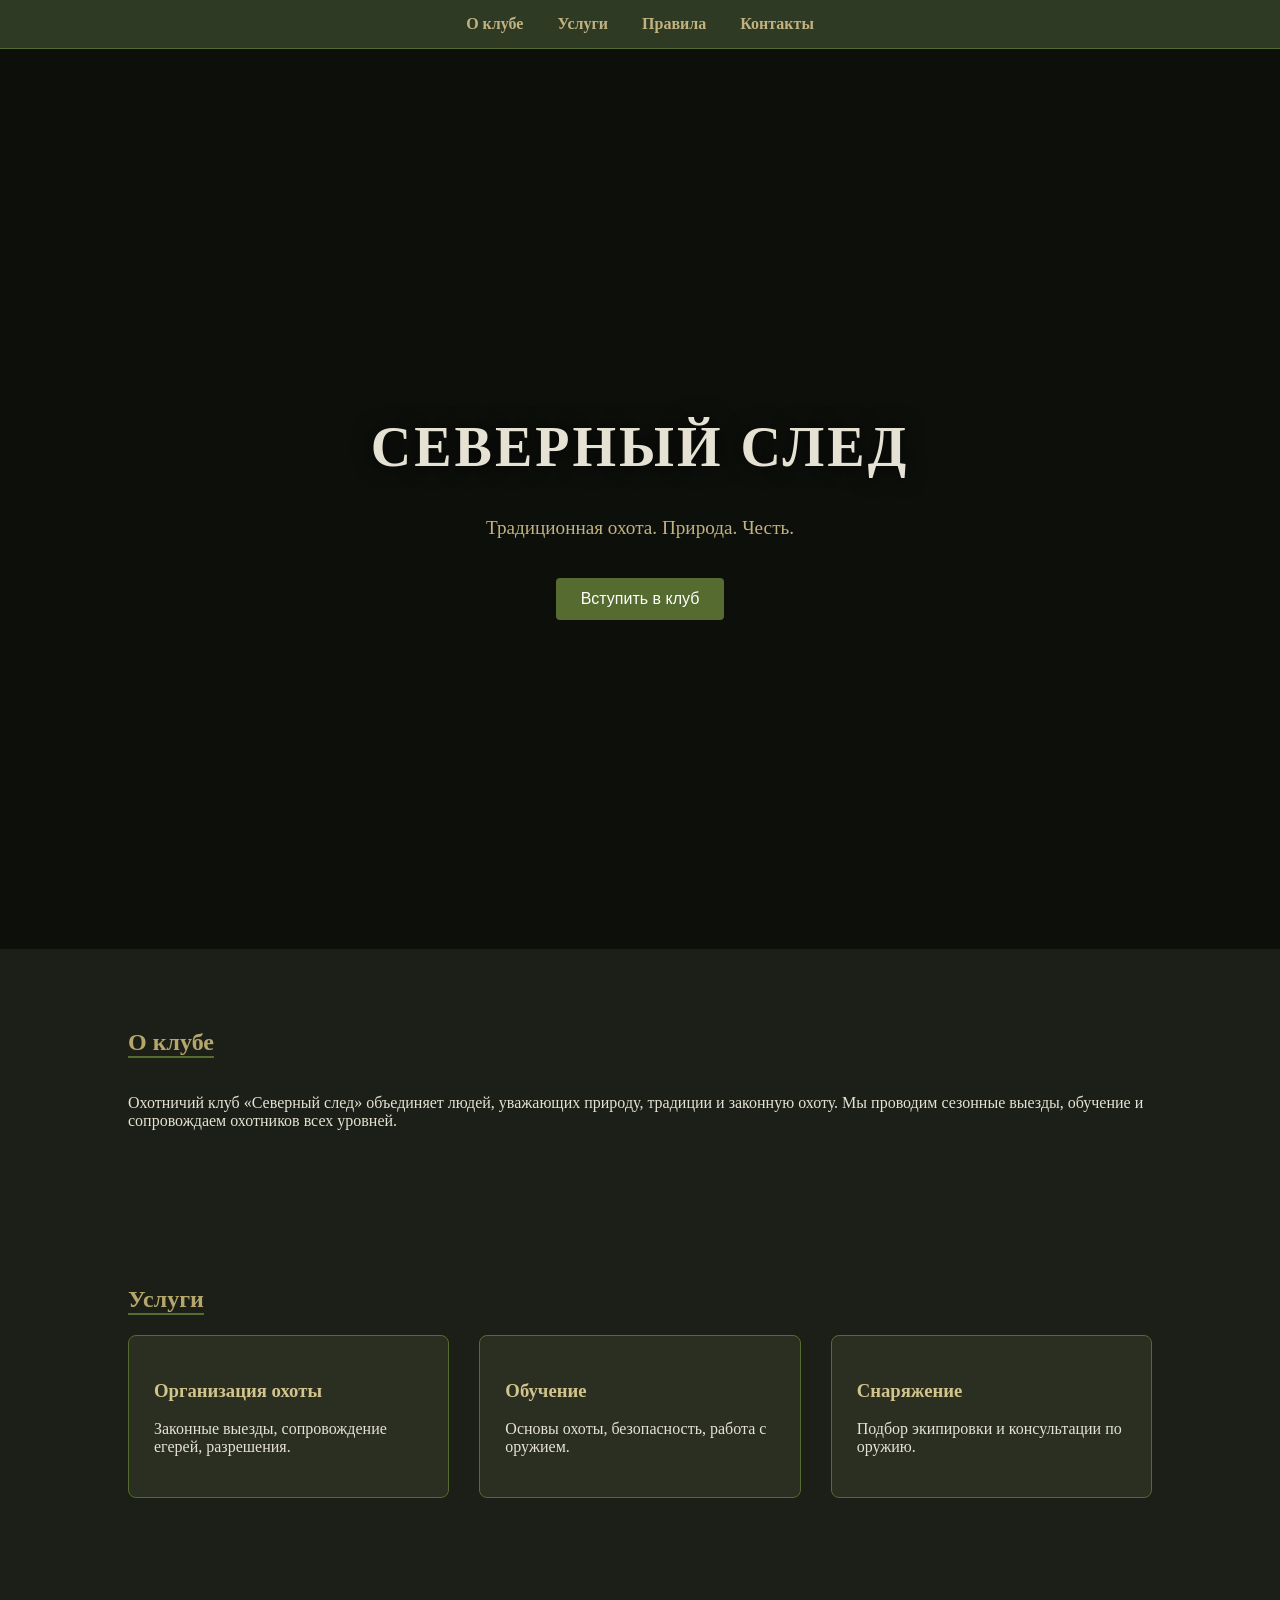
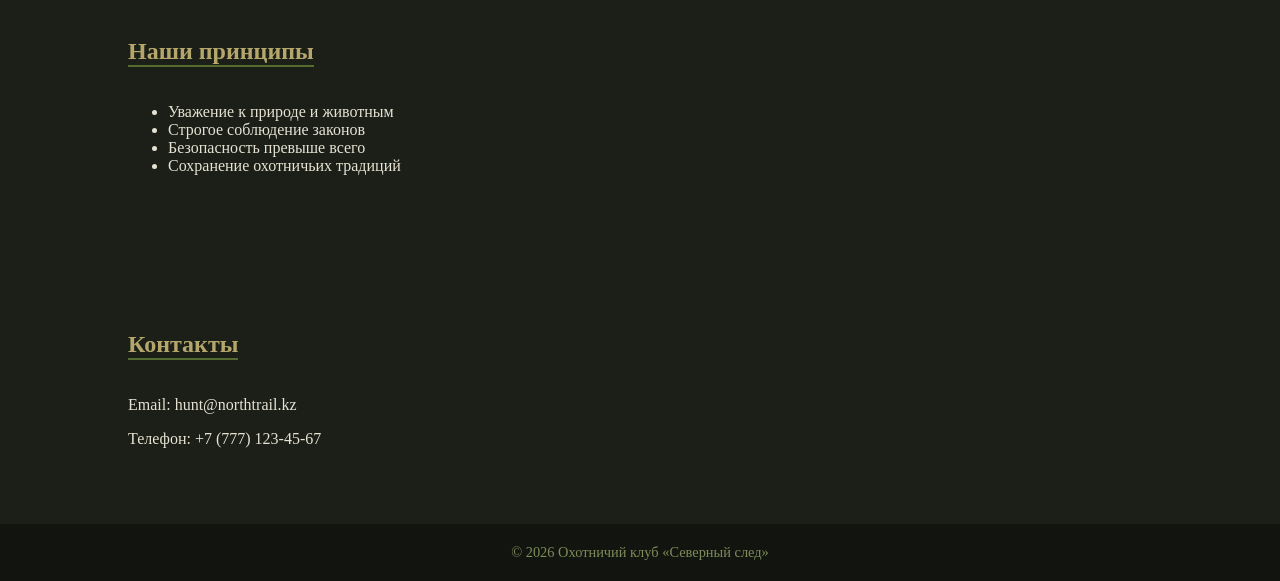
==== index.html @ d4486b1e "Add files via upload" ====
<!DOCTYPE html>
<html lang="ru">
<head>
  <meta charset="UTF-8" />
  <meta name="viewport" content="width=device-width, initial-scale=1.0" />
  <title>Охотничий клуб «Северный след»</title>

  <!-- подключение CSS -->
  <link rel="stylesheet" href="style.css" />
</head>

<body>

  <nav>
    <a href="#about">О клубе</a>
    <a href="#services">Услуги</a>
    <a href="#rules">Правила</a>
    <a href="#contact">Контакты</a>
  </nav>

  <header>
    <div>
      <h1>СЕВЕРНЫЙ СЛЕД</h1>
      <p>Традиционная охота. Природа. Честь.</p>
      <button onclick="window.open('https://discord.gg/octothorp-team-s-188610335656247296', '_blank')">
        Вступить в клуб
      </button>
    </div>
  </header>

  <section id="about">
    <h2>О клубе</h2>
    <p>
      Охотничий клуб «Северный след» объединяет людей, уважающих природу,
      традиции и законную охоту. Мы проводим сезонные выезды, обучение и
      сопровождаем охотников всех уровней.
    </p>
  </section>

  <section id="services">
    <h2>Услуги</h2>
    <div class="cards">
      <div class="card">
        <h3>Организация охоты</h3>
        <p>Законные выезды, сопровождение егерей, разрешения.</p>
      </div>
      <div class="card">
        <h3>Обучение</h3>
        <p>Основы охоты, безопасность, работа с оружием.</p>
      </div>
      <div class="card">
        <h3>Снаряжение</h3>
        <p>Подбор экипировки и консультации по оружию.</p>
      </div>
    </div>
  </section>

  <section id="rules">
    <h2>Наши принципы</h2>
    <ul>
      <li>Уважение к природе и животным</li>
      <li>Строгое соблюдение законов</li>
      <li>Безопасность превыше всего</li>
      <li>Сохранение охотничьих традиций</li>
    </ul>
  </section>

  <section id="contact">
    <h2>Контакты</h2>
    <p>Email: hunt@northtrail.kz</p>
    <p>Телефон: +7 (777) 123-45-67</p>
  </section>

  <footer>
    © 2026 Охотничий клуб «Северный след»
  </footer>

</body>
</html>
---- style.css ----
body {
  margin: 0;
  font-family: "Georgia", serif;
  background: #1b1f17;
  color: #e6e2d3;
}

/* NAV */
nav {
  background: #2f3a24;
  padding: 15px;
  text-align: center;
  border-bottom: 1px solid #556b2f;
}

nav a {
  color: #c2b280;
  margin: 0 15px;
  text-decoration: none;
  font-weight: bold;
}

nav a:hover {
  color: #ffffff;
}

/* HEADER */
header {
  background: url('https://txtrs.ru/textures/camouflage/camouflage-1.jpg') center/cover no-repeat;
  height: 100vh;
  display: flex;
  align-items: center;
  justify-content: center;
  text-align: center;
  position: relative;
}

header::after {
  content: "";
  position: absolute;
  inset: 0;
  background: rgba(0,0,0,0.5);
}

header div {
  position: relative;
  z-index: 1;
}

header h1 {
  font-size: 3.5rem;
  letter-spacing: 3px;
  text-shadow: 0 0 20px rgba(0,0,0,0.8);
}

header p {
  font-size: 1.2rem;
  margin-top: 10px;
  color: #c2b280;
}

/* SECTIONS */
section {
  padding: 60px 10%;
}

section h2 {
  color: #b5a76c;
  border-bottom: 2px solid #556b2f;
  display: inline-block;
  margin-bottom: 20px;
}

/* CARDS */
.cards {
  display: grid;
  grid-template-columns: repeat(auto-fit, minmax(250px, 1fr));
  gap: 30px;
}

.card {
  background: #2a2f21;
  padding: 25px;
  border: 1px solid #556b2f;
  border-radius: 8px;
  transition: 0.3s;
}

.card:hover {
  background: #343c2a;
  transform: translateY(-5px);
}

.card h3 {
  color: #d2c48c;
}

/* FOOTER */
footer {
  background: #11140f;
  text-align: center;
  padding: 20px;
  color: #7f8c5a;
  font-size: 0.9rem;
}

/* BUTTON */
button {
  background: #556b2f;
  color: #fff;
  border: none;
  padding: 12px 25px;
  margin-top: 20px;
  cursor: pointer;
  border-radius: 4px;
  font-size: 1rem;
  transition: 0.3s;
}

button:hover {
  background: #6b8e23;
}
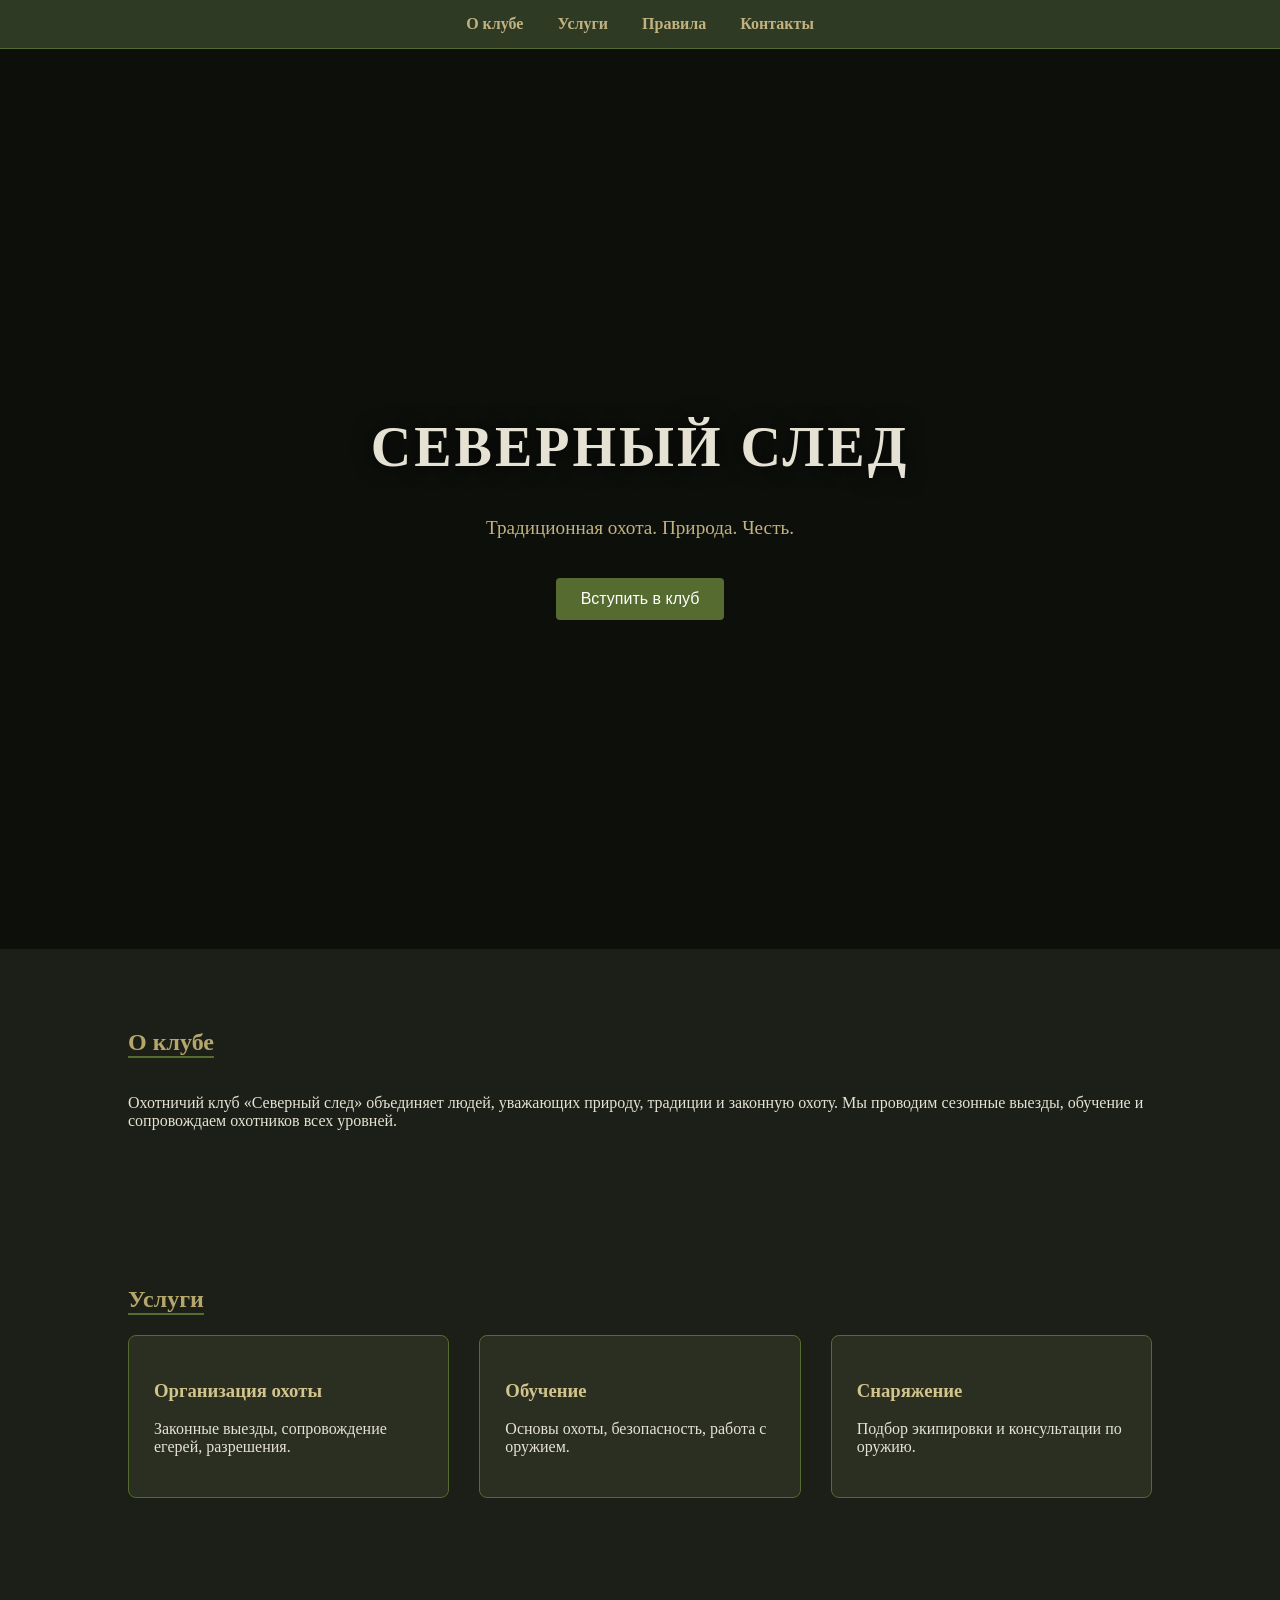
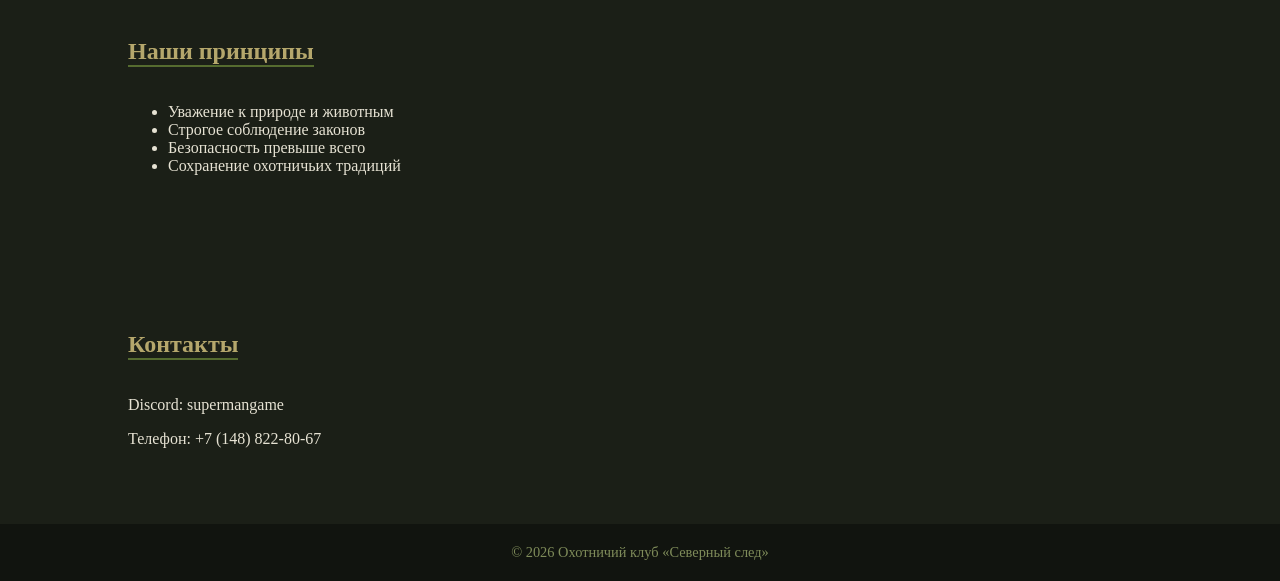
==== commit 088b3dfe: "Update index.html" ====
--- a/index.html
+++ b/index.html
@@ -67,8 +67,8 @@
 
   <section id="contact">
     <h2>Контакты</h2>
-    <p>Email: hunt@northtrail.kz</p>
-    <p>Телефон: +7 (777) 123-45-67</p>
+    <p>Discord: supermangame</p>
+    <p>Телефон: +7 (148) 822-80-67</p>
   </section>
 
   <footer>
@@ -76,4 +76,4 @@
   </footer>
 
 </body>
-</html>+</html>
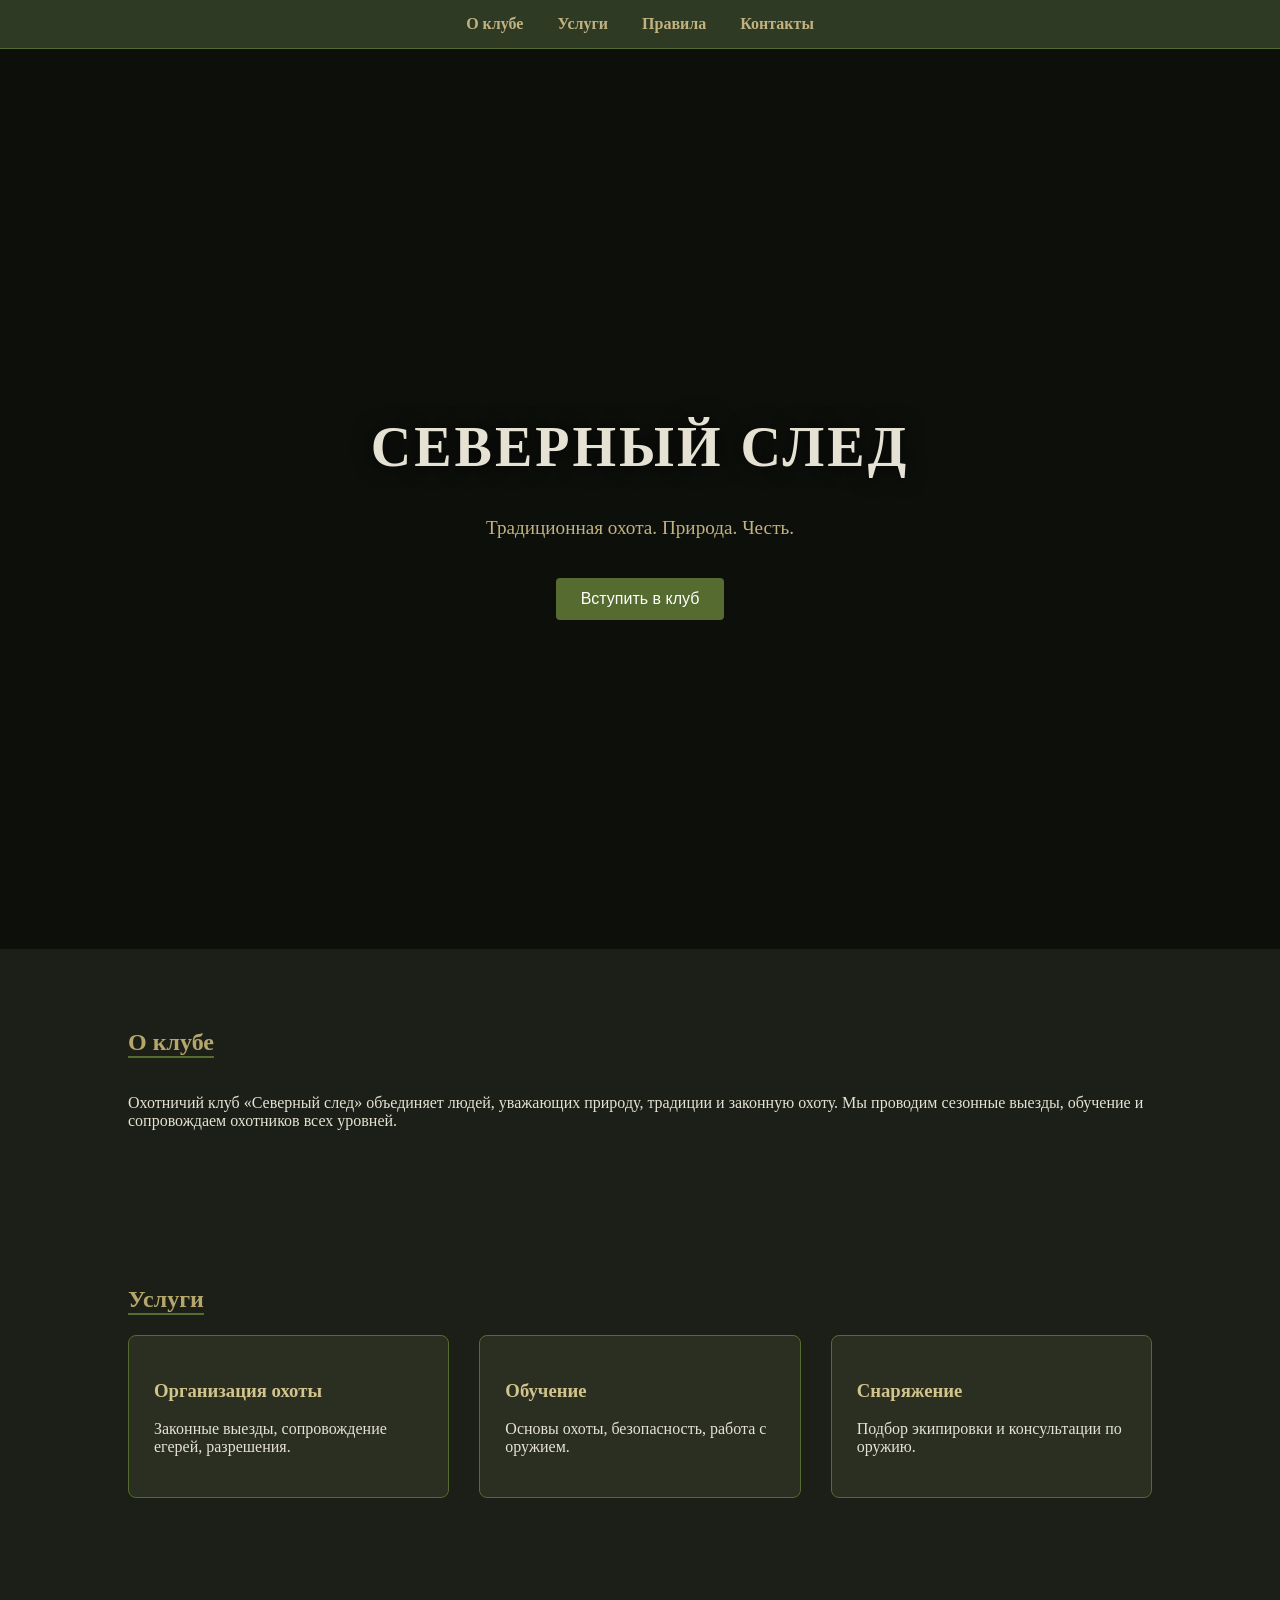
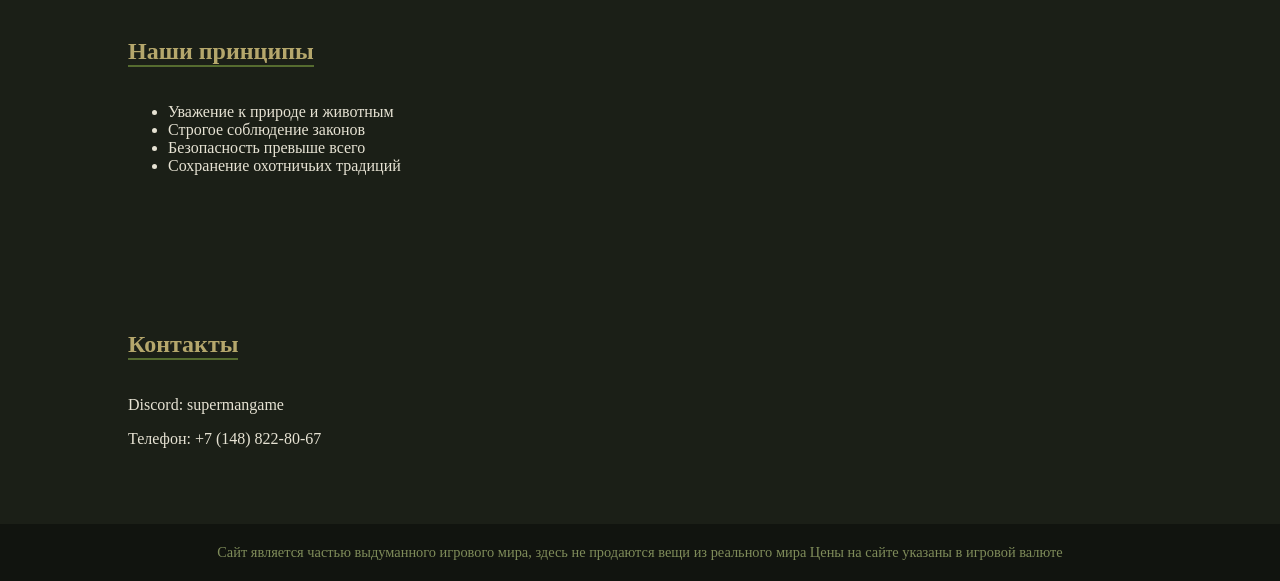
==== commit fb468ff0: "Update index.html" ====
--- a/index.html
+++ b/index.html
@@ -72,7 +72,8 @@
   </section>
 
   <footer>
-    © 2026 Охотничий клуб «Северный след»
+    Сайт является частью выдуманного игрового мира, здесь не продаются вещи из реального мира
+    Цены на сайте указаны в игровой валюте
   </footer>
 
 </body>
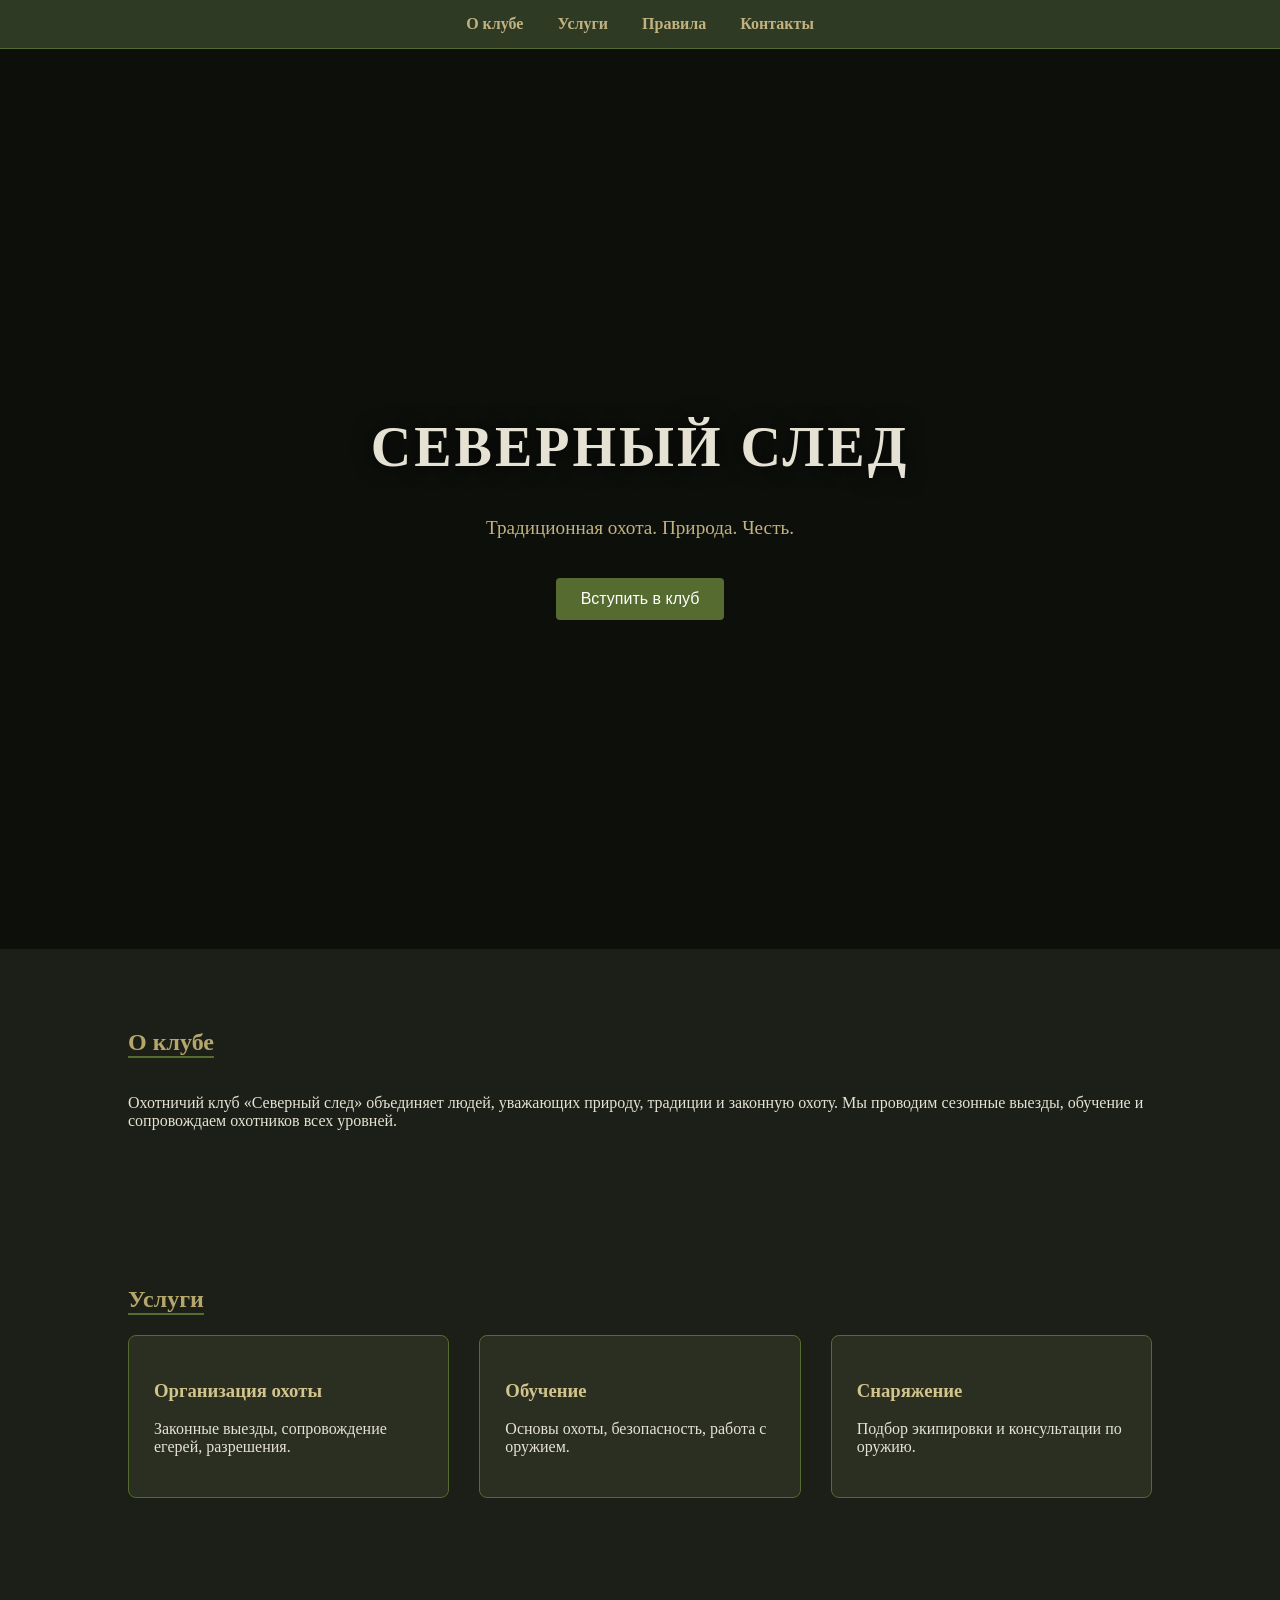
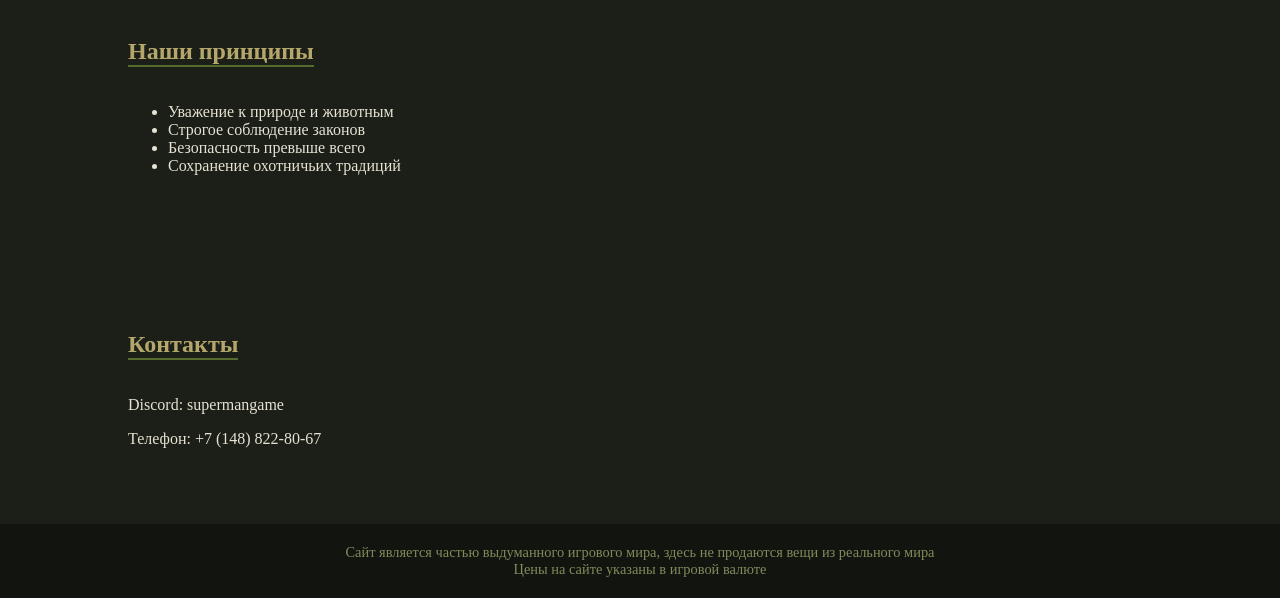
==== commit 23cada21: "Update index.html" ====
--- a/index.html
+++ b/index.html
@@ -72,7 +72,7 @@
   </section>
 
   <footer>
-    Сайт является частью выдуманного игрового мира, здесь не продаются вещи из реального мира
+    Сайт является частью выдуманного игрового мира, здесь не продаются вещи из реального мира <br/>
     Цены на сайте указаны в игровой валюте
   </footer>
 
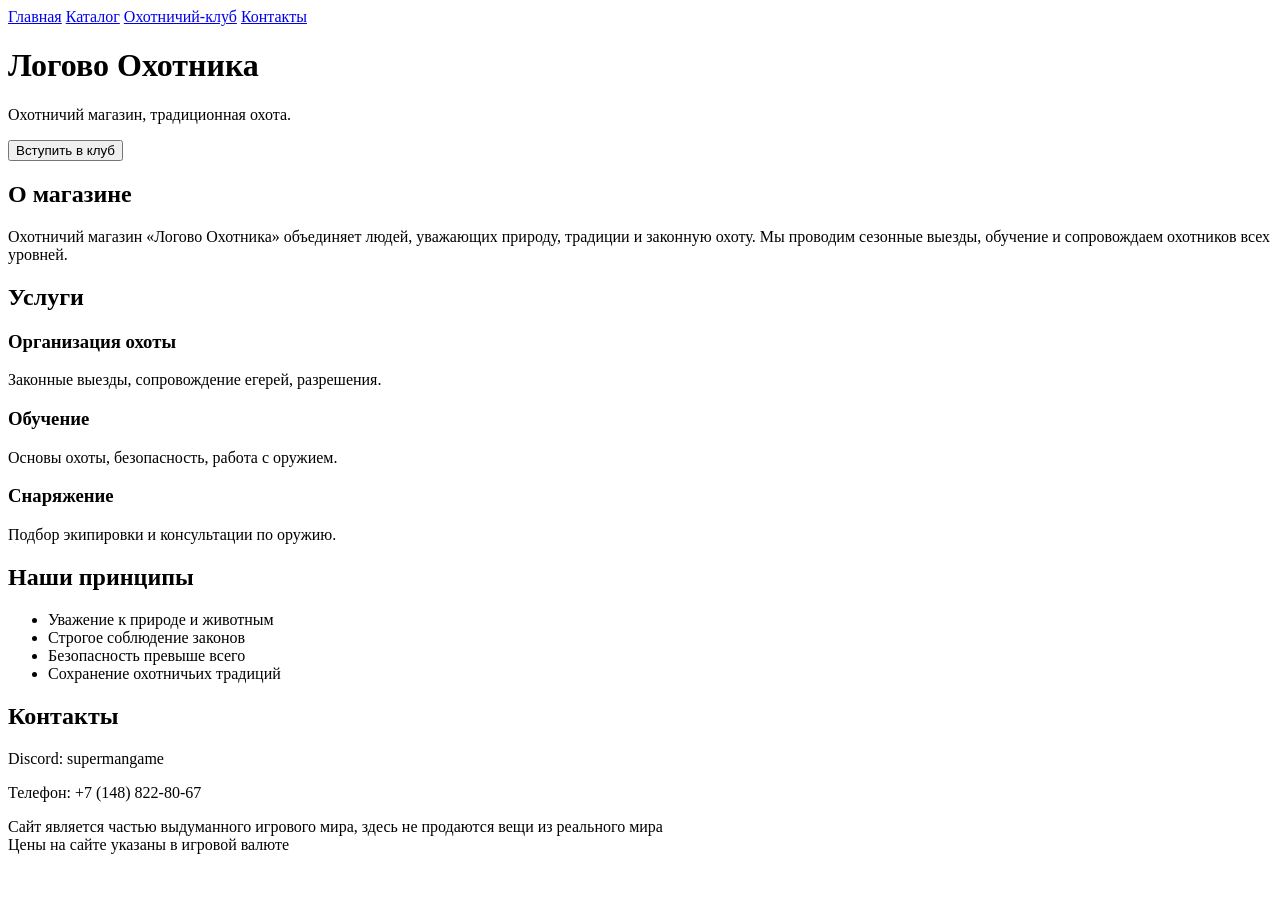
==== commit 200c020a: "Update index.html" ====
--- a/index.html
+++ b/index.html
@@ -3,25 +3,25 @@
 <head>
   <meta charset="UTF-8" />
   <meta name="viewport" content="width=device-width, initial-scale=1.0" />
-  <title>Охотничий клуб «Северный след»</title>
+  <title>Главная</title>
 
   <!-- подключение CSS -->
-  <link rel="stylesheet" href="style.css" />
+  <link rel="stylesheet" href="index_style.css" />
 </head>
 
 <body>
 
   <nav>
-    <a href="#about">О клубе</a>
-    <a href="#services">Услуги</a>
-    <a href="#rules">Правила</a>
+    <a href="index.html">Главная</a>
+    <a href="pages/catalog.html">Каталог</a>
+    <a href="pages/club.html">Охотничий-клуб</a>
     <a href="#contact">Контакты</a>
   </nav>
 
   <header>
     <div>
-      <h1>СЕВЕРНЫЙ СЛЕД</h1>
-      <p>Традиционная охота. Природа. Честь.</p>
+      <h1>Логово Охотника</h1>
+      <p>Охотничий магазин, традиционная охота.</p>
       <button onclick="window.open('https://discord.gg/octothorp-team-s-188610335656247296', '_blank')">
         Вступить в клуб
       </button>
@@ -29,9 +29,9 @@
   </header>
 
   <section id="about">
-    <h2>О клубе</h2>
+    <h2>О магазине</h2>
     <p>
-      Охотничий клуб «Северный след» объединяет людей, уважающих природу,
+      Охотничий магазин «Логово Охотника» объединяет людей, уважающих природу,
       традиции и законную охоту. Мы проводим сезонные выезды, обучение и
       сопровождаем охотников всех уровней.
     </p>
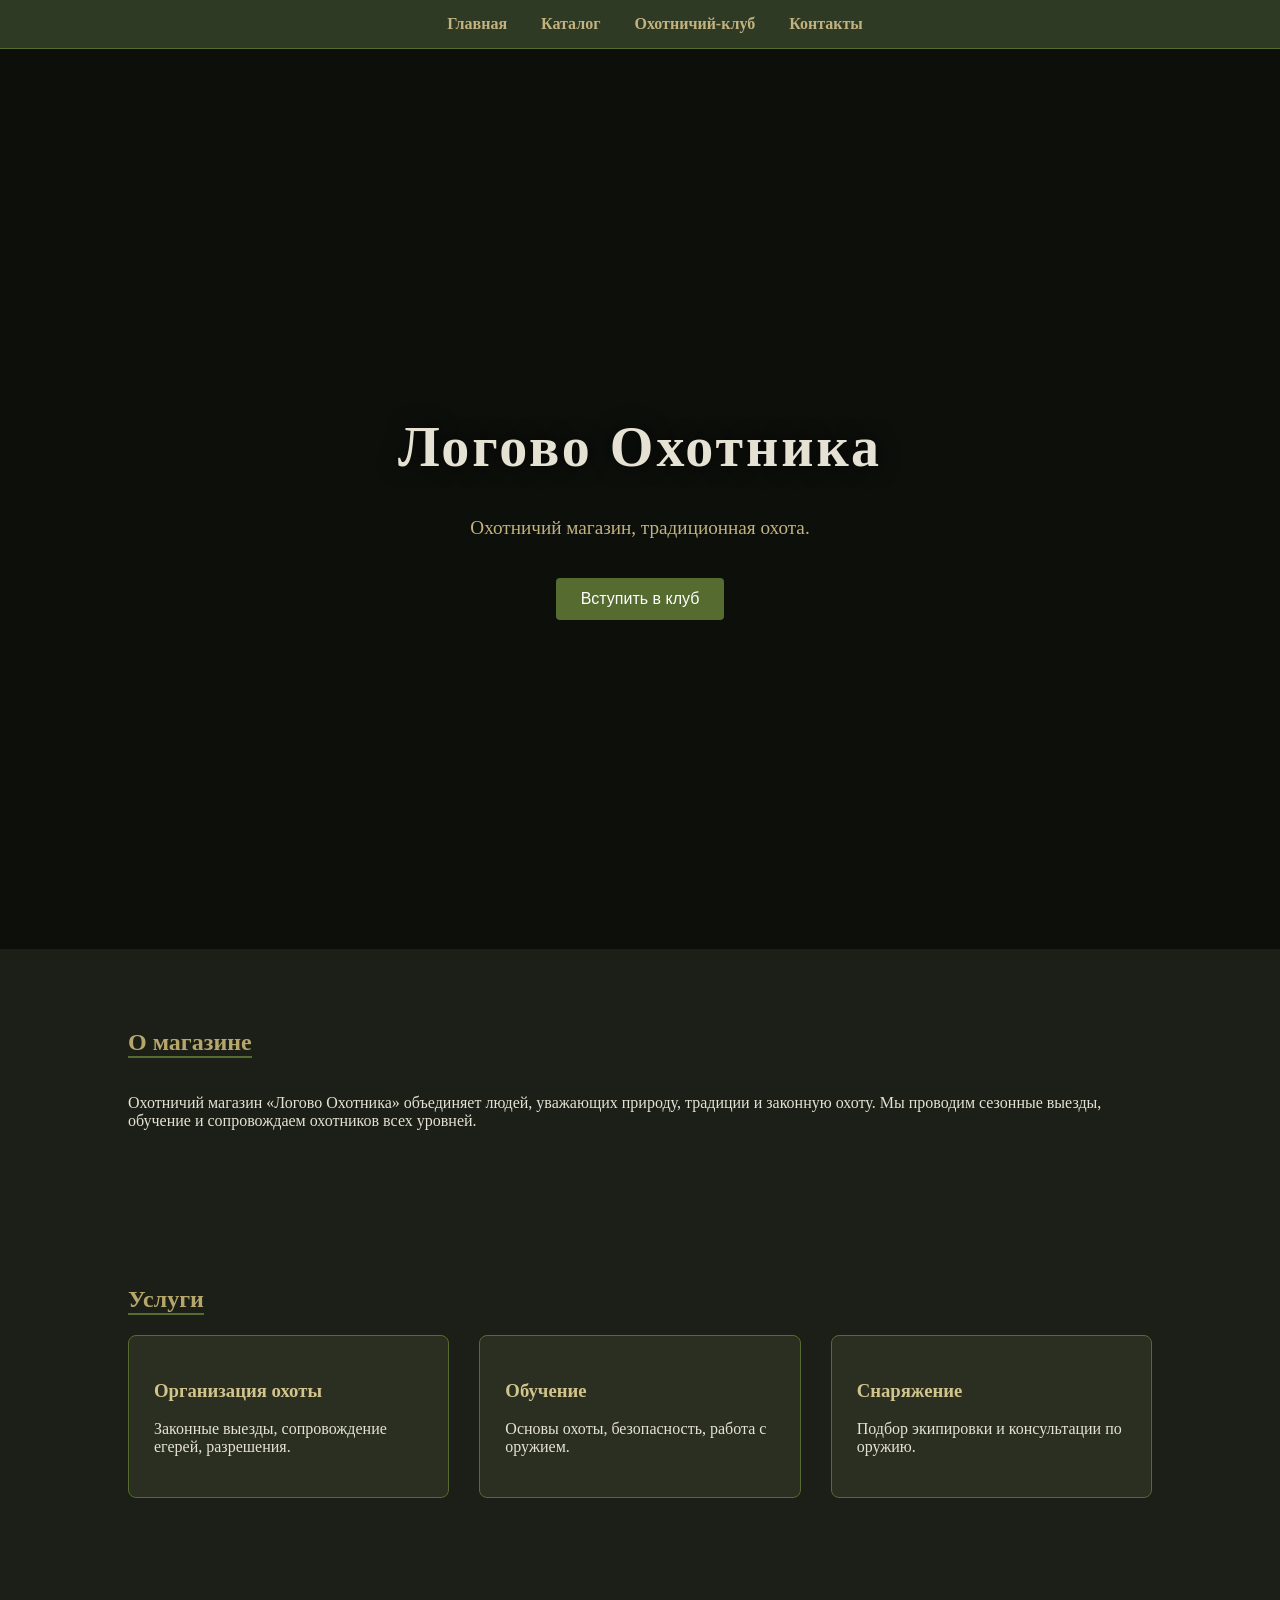
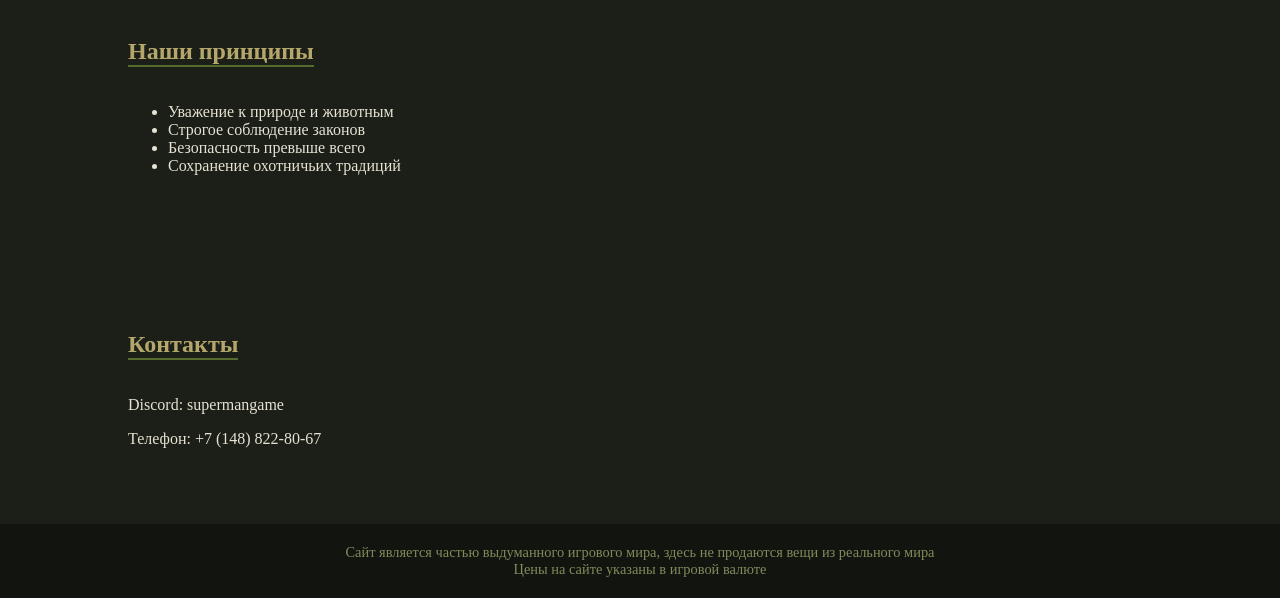
==== commit dc93aec8: "Update index.html" ====
--- a/index.html
+++ b/index.html
@@ -6,7 +6,7 @@
   <title>Главная</title>
 
   <!-- подключение CSS -->
-  <link rel="stylesheet" href="index_style.css" />
+  <link rel="stylesheet" href="style.css" />
 </head>
 
 <body>
--- a/style.css
+++ b/style.css
@@ -0,0 +1,131 @@
+body {
+  margin: 0;
+  font-family: "Georgia", serif;
+  background: #1b1f17;
+  color: #e6e2d3;
+  padding-top: 49px; /* высота меню */
+}
+
+/* NAV */
+nav {
+  position: fixed;   /* фиксируем */
+  top: 0;            /* сверху */
+  left: 0;
+  width: 100%;       /* на всю ширину */
+  z-index: 1000;     /* поверх всего */
+
+
+
+  background: #2f3a24;
+  padding: 15px;
+  text-align: center;
+  border-bottom: 1px solid #556b2f;
+}
+
+nav a {
+  color: #c2b280;
+  margin: 0 15px;
+  text-decoration: none;
+  font-weight: bold;
+}
+
+nav a:hover {
+  color: #ffffff;
+}
+
+/* HEADER */
+header {
+  background: url('https://txtrs.ru/textures/camouflage/camouflage-1.jpg') center/cover no-repeat;;
+  height: 100vh;
+  display: flex;
+  align-items: center;
+  justify-content: center;
+  text-align: center;
+  position: relative;
+}
+
+header::after {
+  content: "";
+  position: absolute;
+  inset: 0;
+  background: rgba(0,0,0,0.5);
+}
+
+header div {
+  position: relative;
+  z-index: 1;
+}
+
+header h1 {
+  font-size: 3.5rem;
+  letter-spacing: 3px;
+  text-shadow: 0 0 20px rgba(0,0,0,0.8);
+}
+
+header p {
+  font-size: 1.2rem;
+  margin-top: 10px;
+  color: #c2b280;
+}
+
+/* SECTIONS */
+section {
+  padding: 60px 10%;
+}
+
+section h2 {
+  color: #b5a76c;
+  border-bottom: 2px solid #556b2f;
+  display: inline-block;
+  margin-bottom: 20px;
+}
+
+/* CARDS */
+.cards {
+  display: grid;
+  grid-template-columns: repeat(auto-fit, minmax(250px, 1fr));
+  gap: 30px;
+}
+
+.card {
+  background: #2a2f21;
+  padding: 25px;
+  border: 1px solid #556b2f;
+  border-radius: 8px;
+  transition: 0.3s;
+}
+
+.card:hover {
+  background: #343c2a;
+  transform: translateY(-5px);
+}
+
+.card h3 {
+  color: #d2c48c;
+}
+
+/* FOOTER */
+footer {
+  background: #11140f;
+  text-align: center;
+  padding: 20px;
+  color: #7f8c5a;
+  font-size: 0.9rem;
+}
+
+/* BUTTON */
+button {
+  background: #556b2f;
+  color: #fff;
+  border: none;
+  padding: 12px 25px;
+  margin-top: 20px;
+  cursor: pointer;
+  border-radius: 4px;
+  font-size: 1rem;
+  transition: 0.3s;
+}
+
+button:hover {
+  background: #6b8e23;
+}
